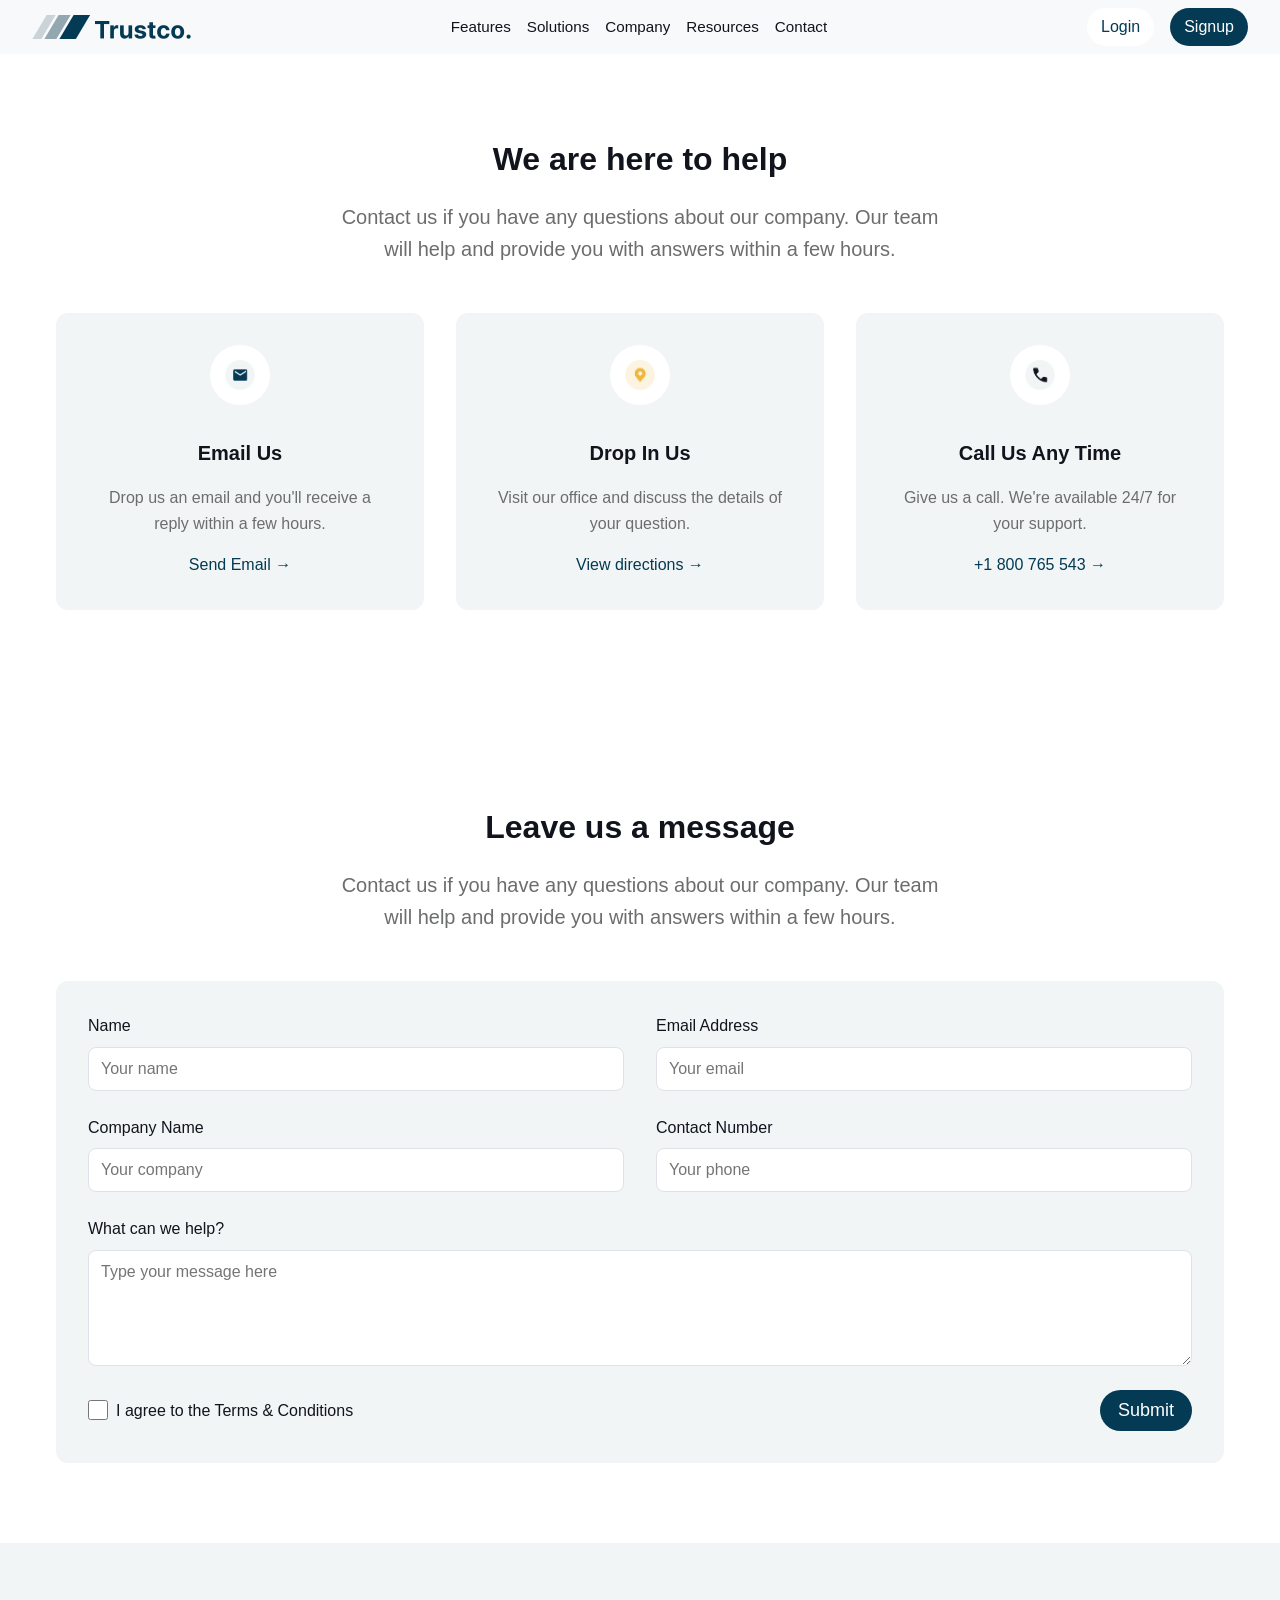
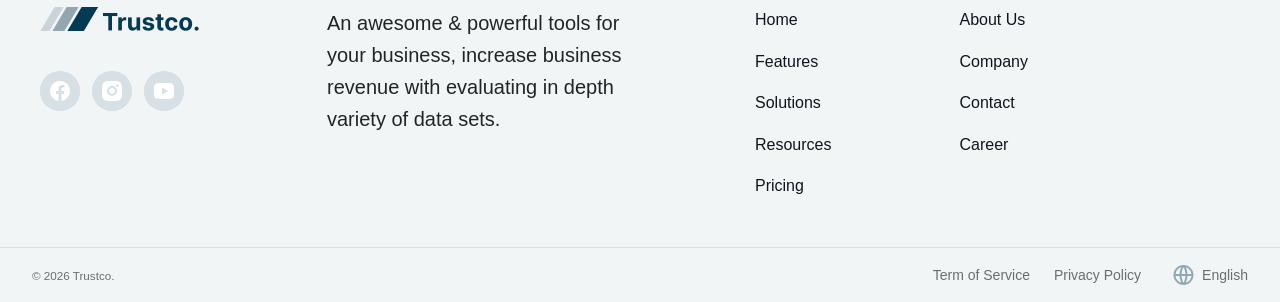
==== contact.html @ 62c4a766 "add: create contact page with form, contact options, and responsive styles" ====
<!DOCTYPE html>
<html lang="en">

<head>
    <meta charset="UTF-8">
    <meta name="viewport" content="width=device-width, initial-scale=1.0">
    <title>Contact Us - Trustco</title>
    <link rel="stylesheet" href="style.css">
</head>

<body>
    <header>
        <div>
            <img src="assets/logo.png" alt="trustco.">
        </div>
        <ul>
            <li>
                <nav>
                    <a href="#features">
                        Features
                    </a>
                </nav>
            </li>
            <li>
                <nav>
                    <a href="#solutions">
                        Solutions
                    </a>
                </nav>
            </li>
            <li>
                <nav>
                    <a href="#company">
                        Company
                    </a>
                </nav>
            </li>
            <li>
                <nav>
                    <a href="#resources">
                        Resources
                    </a>
                </nav>
            </li>
            <li>
                <nav>
                    <a href="#contact">
                        Contact
                    </a>
                </nav>
            </li>
        </ul>
        <div><button class="special-button-inverted">Login</button><button class="special-button">Signup</button></div>
        <svg width="25" height="25" viewBox="0 0 25 25" fill="none" xmlns="http://www.w3.org/2000/svg">
            <g clip-path="url(#clip0_1_662)">
                <path
                    d="M20.55 11.8916H4.45C3.92533 11.8916 3.5 12.3169 3.5 12.8416V12.9416C3.5 13.4663 3.92533 13.8916 4.45 13.8916H20.55C21.0747 13.8916 21.5 13.4663 21.5 12.9416V12.8416C21.5 12.3169 21.0747 11.8916 20.55 11.8916Z"
                    fill="black" />
                <path
                    d="M20.55 16.8916H4.45C3.92533 16.8916 3.5 17.3169 3.5 17.8416V17.9416C3.5 18.4663 3.92533 18.8916 4.45 18.8916H20.55C21.0747 18.8916 21.5 18.4663 21.5 17.9416V17.8416C21.5 17.3169 21.0747 16.8916 20.55 16.8916Z"
                    fill="black" />
                <path
                    d="M20.55 6.8916H4.45C3.92533 6.8916 3.5 7.31693 3.5 7.8416V7.9416C3.5 8.46627 3.92533 8.8916 4.45 8.8916H20.55C21.0747 8.8916 21.5 8.46627 21.5 7.9416V7.8416C21.5 7.31693 21.0747 6.8916 20.55 6.8916Z"
                    fill="black" />
            </g>
            <defs>
                <clipPath id="clip0_1_662">
                    <rect width="24" height="24" fill="white" transform="translate(0.5 0.891602)" />
                </clipPath>
            </defs>
        </svg>

        <!-- Mobile menu structure -->
        <div class="mobile-menu">
            <ul>
                <li>
                    <nav><a href="#features">Features</a></nav>
                </li>
                <li>
                    <nav><a href="#solutions">Solutions</a></nav>
                </li>
                <li>
                    <nav><a href="#company">Company</a></nav>
                </li>
                <li>
                    <nav><a href="resources">Resources</a></nav>
                </li>
                <li>
                    <nav><a href="#contact">Contact</a></nav>
                </li>
            </ul>
            <div class="mobile-buttons">
                <button class="special-button-inverted">Login</button>
                <button class="special-button">Signup</button>
            </div>
        </div>
    </header>

    <main>
        <!-- Contact Options Section -->
        <section id="contact-options" class="contact-section">
            <div class="container">
                <h2>We are here to help</h2>
                <p class="section-description">Contact us if you have any questions about our company. Our team will
                    help and provide you with answers within a few hours.</p>

                <div class="contact-cards">
                    <!-- Email Contact Card -->
                    <div class="contact-card">
                        <div class="card-icon">
                            <img src="assets/email.png" alt="Email Icon">
                        </div>
                        <h3>Email Us</h3>
                        <p>Drop us an email and you'll receive a reply within a few hours.</p>
                        <a href="mailto:info@trustco.com" class="card-link">Send Email →</a>
                    </div>

                    <!-- Drop In Contact Card -->
                    <div class="contact-card">
                        <div class="card-icon">
                            <img src="assets/drop-in.png" alt="Location Icon">
                        </div>
                        <h3>Drop In Us</h3>
                        <p>Visit our office and discuss the details of your question.</p>
                        <a href="#locations" class="card-link">View directions →</a>
                    </div>

                    <!-- Call Us Contact Card -->
                    <div class="contact-card">
                        <div class="card-icon">
                            <img src="assets/call-us.png" alt="Phone Icon">
                        </div>
                        <h3>Call Us Any Time</h3>
                        <p>Give us a call. We're available 24/7 for your support.</p>
                        <a href="tel:+1800765543" class="card-link">+1 800 765 543 →</a>
                    </div>
                </div>
            </div>
        </section>

        <!-- Contact Form Section -->
        <section id="contact-form" class="contact-section">
            <div class="container">
                <h2>Leave us a message</h2>
                <p class="section-description">Contact us if you have any questions about our company. Our team will
                    help and provide you with answers within a few hours.</p>

                <form class="contact-form">
                    <div class="form-row">
                        <div class="form-group">
                            <label for="name">Name</label>
                            <input type="text" id="name" name="name" placeholder="Your name" required>
                        </div>

                        <div class="form-group">
                            <label for="email">Email Address</label>
                            <input type="email" id="email" name="email" placeholder="Your email" required>
                        </div>
                    </div>

                    <div class="form-row">
                        <div class="form-group">
                            <label for="company">Company Name</label>
                            <input type="text" id="company" name="company" placeholder="Your company">
                        </div>

                        <div class="form-group">
                            <label for="phone">Contact Number</label>
                            <input type="tel" id="phone" name="phone" placeholder="Your phone">
                        </div>
                    </div>

                    <div class="form-group full-width">
                        <label for="message">What can we help?</label>
                        <textarea id="message" name="message" rows="5" placeholder="Type your message here"></textarea>
                    </div>

                    <div class="form-footer">
                        <div class="terms-checkbox">
                            <input type="checkbox" id="terms" name="terms" required>
                            <label for="terms">I agree to the Terms & Conditions</label>
                        </div>

                        <button type="submit" class="special-button">Submit</button>
                    </div>
                </form>
            </div>
        </section>
    </main>

    <footer>
        <div class="footer-content">
            <div class="footer-main">
                <div class="footer-brand">
                    <img src="assets/logo.png" alt="trustco." class="footer-logo">
                    <div class="social-links">
                        <a href="#" aria-label="Facebook"><svg width="40" height="40" viewBox="0 0 40 40" fill="none"
                                xmlns="http://www.w3.org/2000/svg">
                                <rect width="40" height="40" rx="20" fill="#D7E0E5" />
                                <g clip-path="url(#clip0_1_573)">
                                    <path
                                        d="M20 10C14.477 10 10 14.477 10 20C10 24.991 13.657 29.128 18.438 29.879V22.89H15.898V20H18.438V17.797C18.438 15.291 19.93 13.907 22.215 13.907C23.309 13.907 24.453 14.102 24.453 14.102V16.562H23.193C21.95 16.562 21.563 17.333 21.563 18.124V20H24.336L23.893 22.89H21.563V29.879C26.343 29.129 30 24.99 30 20C30 14.477 25.523 10 20 10Z"
                                        fill="white" />
                                </g>
                                <defs>
                                    <clipPath id="clip0_1_573">
                                        <rect width="24" height="24" fill="white" transform="translate(8 8)" />
                                    </clipPath>
                                </defs>
                            </svg>
                        </a>
                        <a href="#" aria-label="Instagram"><svg width="40" height="40" viewBox="0 0 40 40" fill="none"
                                xmlns="http://www.w3.org/2000/svg">
                                <rect width="40" height="40" rx="20" fill="#D7E0E5" />
                                <g clip-path="url(#clip0_1_575)">
                                    <path
                                        d="M20 10C22.717 10 23.056 10.01 24.122 10.06C25.187 10.11 25.912 10.277 26.55 10.525C27.21 10.779 27.766 11.123 28.322 11.678C28.8305 12.1779 29.224 12.7826 29.475 13.45C29.722 14.087 29.89 14.813 29.94 15.878C29.987 16.944 30 17.283 30 20C30 22.717 29.99 23.056 29.94 24.122C29.89 25.187 29.722 25.912 29.475 26.55C29.2247 27.2178 28.8311 27.8226 28.322 28.322C27.822 28.8303 27.2173 29.2238 26.55 29.475C25.913 29.722 25.187 29.89 24.122 29.94C23.056 29.987 22.717 30 20 30C17.283 30 16.944 29.99 15.878 29.94C14.813 29.89 14.088 29.722 13.45 29.475C12.7823 29.2245 12.1775 28.8309 11.678 28.322C11.1694 27.8222 10.7759 27.2175 10.525 26.55C10.277 25.913 10.11 25.187 10.06 24.122C10.013 23.056 10 22.717 10 20C10 17.283 10.01 16.944 10.06 15.878C10.11 14.812 10.277 14.088 10.525 13.45C10.7752 12.7822 11.1688 12.1773 11.678 11.678C12.1777 11.1692 12.7824 10.7757 13.45 10.525C14.088 10.277 14.812 10.11 15.878 10.06C16.944 10.013 17.283 10 20 10ZM20 15C18.6739 15 17.4021 15.5268 16.4645 16.4645C15.5268 17.4021 15 18.6739 15 20C15 21.3261 15.5268 22.5979 16.4645 23.5355C17.4021 24.4732 18.6739 25 20 25C21.3261 25 22.5979 24.4732 23.5355 23.5355C24.4732 22.5979 25 21.3261 25 20C25 18.6739 24.4732 17.4021 23.5355 16.4645C22.5979 15.5268 21.3261 15 20 15ZM26.5 14.75C26.5 14.4185 26.3683 14.1005 26.1339 13.8661C25.8995 13.6317 25.5815 13.5 25.25 13.5C24.9185 13.5 24.6005 13.6317 24.3661 13.8661C24.1317 14.1005 24 14.4185 24 14.75C24 15.0815 24.1317 15.3995 24.3661 15.6339C24.6005 15.8683 24.9185 16 25.25 16C25.5815 16 25.8995 15.8683 26.1339 15.6339C26.3683 15.3995 26.5 15.0815 26.5 14.75ZM20 17C20.7956 17 21.5587 17.3161 22.1213 17.8787C22.6839 18.4413 23 19.2044 23 20C23 20.7956 22.6839 21.5587 22.1213 22.1213C21.5587 22.6839 20.7956 23 20 23C19.2044 23 18.4413 22.6839 17.8787 22.1213C17.3161 21.5587 17 20.7956 17 20C17 19.2044 17.3161 18.4413 17.8787 17.8787C18.4413 17.3161 19.2044 17 20 17Z"
                                        fill="white" />
                                </g>
                                <defs>
                                    <clipPath id="clip0_1_575">
                                        <rect width="24" height="24" fill="white" transform="translate(8 8)" />
                                    </clipPath>
                                </defs>
                            </svg>
                        </a>
                        <a href="#" aria-label="YouTube">
                            <svg width="40" height="40" viewBox="0 0 40 40" fill="none"
                                xmlns="http://www.w3.org/2000/svg">
                                <rect width="40" height="40" rx="20" fill="#D7E0E5" />
                                <g clip-path="url(#clip0_1_577)">
                                    <path
                                        d="M29.543 14.498C30 16.28 30 20 30 20C30 20 30 23.72 29.543 25.502C29.289 26.487 28.546 27.262 27.605 27.524C25.896 28 20 28 20 28C20 28 14.107 28 12.395 27.524C11.45 27.258 10.708 26.484 10.457 25.502C10 23.72 10 20 10 20C10 20 10 16.28 10.457 14.498C10.711 13.513 11.454 12.738 12.395 12.476C14.107 12 20 12 20 12C20 12 25.896 12 27.605 12.476C28.55 12.742 29.292 13.516 29.543 14.498ZM18 23.5L24 20L18 16.5V23.5Z"
                                        fill="white" />
                                </g>
                                <defs>
                                    <clipPath id="clip0_1_577">
                                        <rect width="24" height="24" fill="white" transform="translate(8 8)" />
                                    </clipPath>
                                </defs>
                            </svg>
                        </a>
                    </div>
                </div>
                <p>An awesome & powerful tools for your business, increase business revenue with evaluating in depth
                    variety of data sets.</p>
                <nav class="footer-nav">
                    <ul>
                        <li><a href="/">Home</a></li>
                        <li><a href="#features">Features</a></li>
                        <li>
                            <a href="#solutions">Solutions</a>
                        </li>
                        <li>
                            <a href="#resources">Resources</a>
                        </li>
                        <li><a href="#pricing">Pricing</a></li>
                    </ul>
                    <ul>
                        <li><a href="#about">About Us</a></li>
                        <li><a href="#company">Company</a></li>
                        <li><a href="#contact">Contact</a></li>
                        <li><a href="#career">Career</a></li>
                    </ul>
                </nav>
            </div>
        </div>
        <div class="site-credits">
            <div class="site-credits-left">
                <small id="copyright">©2022-2023 Trustco.</small>
            </div>
            <div class="site-credits-right">
                <div class="site-credits-links">
                    <a href="/terms">Term of Service</a>
                    <a href="/privacy">Privacy Policy</a>
                </div>
                <div class="language-switcher">
                    <svg width="21" height="20" viewBox="0 0 21 20" fill="none" xmlns="http://www.w3.org/2000/svg">
                        <path
                            d="M10.5 20C4.977 20 0.5 15.523 0.5 10C0.5 4.477 4.977 0 10.5 0C16.023 0 20.5 4.477 20.5 10C20.5 15.523 16.023 20 10.5 20ZM8.21 17.667C7.22341 15.5743 6.65187 13.3102 6.527 11H2.562C2.75659 12.5389 3.39392 13.9882 4.39657 15.1717C5.39922 16.3552 6.72401 17.2221 8.21 17.667ZM8.53 11C8.681 13.439 9.378 15.73 10.5 17.752C11.6523 15.6766 12.3254 13.3695 12.47 11H8.53ZM18.438 11H14.473C14.3481 13.3102 13.7766 15.5743 12.79 17.667C14.276 17.2221 15.6008 16.3552 16.6034 15.1717C17.6061 13.9882 18.2434 12.5389 18.438 11ZM2.562 9H6.527C6.65187 6.68979 7.22341 4.42569 8.21 2.333C6.72401 2.77788 5.39922 3.64475 4.39657 4.8283C3.39392 6.01184 2.75659 7.4611 2.562 9ZM8.531 9H12.469C12.3248 6.6306 11.652 4.32353 10.5 2.248C9.34768 4.32345 8.67456 6.63052 8.53 9H8.531ZM12.79 2.333C13.7766 4.42569 14.3481 6.68979 14.473 9H18.438C18.2434 7.4611 17.6061 6.01184 16.6034 4.8283C15.6008 3.64475 14.276 2.77788 12.79 2.333Z"
                            fill="#92A7B0" />
                    </svg>
                    <span>English</span>
                </div>
            </div>
        </div>
    </footer>

    <!-- Add JavaScript -->
    <script>
        document.addEventListener('DOMContentLoaded', function () {
            const menuButton = document.querySelector('header svg');
            const mobileMenu = document.querySelector('.mobile-menu');

            // Check if overlay exists or create one
            let overlay = document.querySelector('.mobile-overlay');
            if (!overlay) {
                overlay = document.createElement('div');
                overlay.className = 'mobile-overlay';
                document.body.appendChild(overlay);
            }

            function toggleMenu() {
                mobileMenu.classList.toggle('active');
                overlay.classList.toggle('active');
            }

            menuButton.addEventListener('click', toggleMenu);
            overlay.addEventListener('click', toggleMenu);
        });

        // Update copyright year
        document.addEventListener('DOMContentLoaded', function () {
            const currentYear = new Date().getFullYear();
            const copyright = document.getElementById('copyright');
            copyright.textContent = `© ${currentYear} Trustco.`;
        });
    </script>
</body>

</html>
---- style.css ----
* {
    box-sizing: border-box;
    margin: 0;
    padding: 0;
    scroll-behavior: smooth;
    overflow-x: hidden;
}

:root {
    --primary-color: #007bff;
    --secondary-color: #6c757d;
    --accent-color: #28a745;
    --text-color: #212529;
    --background-color: #f8f9fa;
    --border-color: #dee2e6;
}

body {
    font-family: 'Arial', sans-serif;
    font-size: 16px;
    line-height: 1.6;
    color: var(--text-color);
    background-color: var(--background-color);
    margin: 0;
    padding: 0;
}

/* Typography styles */
h1,
h2,
h3,
h4,
h5,
h6 {
    font-weight: bold;
}

h1 {
   font-size: 2.25rem;

   @media screen and (max-width: 768px) {
       font-size: 2rem;    
   }

    @media screen and (max-width: 420px) {
         font-size: 1.75rem;
    }
}

h2 {
    font-size: 1.75rem;
}

h3 {
    font-size: 1.5rem;
}

h4 {
    font-size: 1.25rem;
}

h5 {
    font-size: 1rem;
}

h6 {
    font-size: 0.875rem;
}

p {
    font-size: 1.25rem;

    @media screen and (max-width: 768px) {
        font-size: 1.125rem;
    }

    @media screen and (max-width: 420px) {
        font-size: 1rem;
    }
}

a {
    color: var(--primary-color);
    text-decoration: none;
}

a:hover {
    text-decoration: underline;
}

.container {
    max-width: 1200px;
    margin: 0 auto;
    padding: 16px;
}

/* Additional utility styles */
.border {
    border: 1px solid var(--border-color);
}

.text-center {
    text-align: center;
}

.m-0 {
    margin: 0;
}

.mt-1 {
    margin-top: 8px;
}

.mt-2 {
    margin-top: 16px;
}

.mb-1 {
    margin-bottom: 8px;
}

.mb-2 {
    margin-bottom: 16px;
}

.p-0 {
    padding: 0;
}

.pt-1 {
    padding-top: 8px;
}

.pt-2 {
    padding-top: 16px;
}

.pb-1 {
    padding-bottom: 8px;
}

.pb-2 {
    padding-bottom: 16px;
}

/* Sections Styling */

.special-text {
    color: #043A53;
}

button{
    transition: all 0.3s ease-in-out;
}

.special-button {
    padding: 0.5rem 1rem;
    border-radius: 2rem;
    color: white;
    background-color: #043A53;
    border-color: transparent;
    display: flex;
    align-items: center;
    justify-content: center;
    gap: 1rem;
    font-size: large;
    font-weight: 500;
    width: fit-content;
    cursor: pointer;
    &:hover {
        background-color: #0d455f;
    }

    @media screen and (max-width: 768px) {
        padding: 12px 20px;        
    }

    @media screen and (max-width: 420px) {
        padding: 8px 16px;
    }
}

.special-button-inverted {
    padding: 0.5rem 1rem;
    border-radius: 2rem;
    color: #043A53;
    background-color: white;
    border-color: transparent;
    display: flex;
    align-items: center;
    justify-content: center;
    gap: 1rem;
    font-size: large;
    font-weight: 500;
    width: fit-content;
    cursor: pointer;
    &:hover {
        background-color: #f2f5f6;
    }

    @media screen and (max-width: 768px) {
        padding: 12px 20px;        
    }

    @media screen and (max-width: 420px) {
        padding: 8px 16px;
    }
}

header{
    width: 100%;
    display: flex;
    align-items: center;
    justify-content: space-between;
    gap: 2rem;
    >div{
        display: flex;
        align-items: center;
        gap: 1rem;
        padding: 0.5rem 2rem;
        >img{
            height: 1.5rem;
        }
        >button{
            padding: 0.5rem 0.75rem !important;
            font-size: 1rem !important;
            height: fit-content;
            width: fit-content;
            border-radius: 25px;
        }
    }
    >ul{
        display: flex;
        gap: 1rem;
        >li{
            text-decoration: none;
            list-style: none;
            >nav{
                >a{
                    text-decoration: none;
                    font-size: 0.95rem;
                    font-weight: 500;
                    color: #12141D;
                    &:active, &:hover{
                        color: #043A53;
                        font-weight: 600;
                    }
                }
               
            }
        }
    }
    >svg{
        display: none;
    }

    /* Update mobile menu styles */
    .mobile-menu {
        display: none;
        position: fixed;
        top: 0;
        right: -100%;
        width: 70%;
        height: 100vh;
        background-color: white;
        padding: 2rem;
        transition: right 0.3s ease-in-out;
        box-shadow: -2px 0 5px rgba(0, 0, 0, 0.1);
        z-index: 1000;
        
        &.active {
            right: 0;
        }

        ul {
            display: flex;
            flex-direction: column;
            gap: 1.5rem;
            margin-top: 2rem;
            width: 100%;

            li {
                width: 100%;
                text-align: left;
                
                nav a {
                    display: block;
                    width: 100%;
                    text-decoration: none;
                    font-size: 1.125rem;
                    font-weight: 500;
                    color: #12141D;
                    padding: 0.5rem 0;
                    
                    &:active, 
                    &:hover {
                        color: #043A53;
                        font-weight: 600;
                        text-decoration: none;
                    }
                }
            }
        }

        .mobile-buttons {
            display: flex;
            flex-direction: column;
            gap: 1rem;
            margin-top: 2rem;
            width: 100%;

            button {
                width: 100% !important;
                display: flex !important;
                justify-content: center;
                align-items: center;
                padding: 0.75rem 1rem !important;
                font-size: 1rem !important;
            }
        }
    }

    @media screen and (max-width: 768px) {
        padding: 1rem;
        
        >ul {
            display: none;
        }
        
        >div {
            padding: 0;
            
            >button {
                display: none !important;
            }
        }
        
        >svg {
            display: block;
            height: 1.5rem;
            width: 1.5rem;
            flex-shrink: 0;
            cursor: pointer;
            z-index: 1001; /* Ensure hamburger stays above menu */
        }

        .mobile-menu {
            display: block;
        }
    }
}

#hero {
    background: #F2F5F6;
    width: 100%;
    height: 100vh;
    display: flex;
    justify-content: center;
    align-items: center;
    /* flex-direction: column; */
    text-align: center;
    position: relative;
    gap: 2rem;

    >img {
        height: 50%;
    }

    >div {
        display: flex;
        flex-direction: column;
        align-items: center;
        justify-content: center;
        gap: 1rem;

        
    >h1 {
        color: #12141D;
    }

    >p {
        width: 80%;
        color: #6c6d6e;
        font-weight: 500;
    }

    >img{
        display: none;
    }
    }

    /* Media breakpoints at 768px for tablet & 42px for mobile */

    @media screen and (max-width: 768px) {
        flex-direction: column;
        >img {
           display: none;
        }

        >div {
            width: 80%;
            display: flex;
            flex-direction: row;
            gap: 1rem;
            >img{
                display: block;
                width: 45%;
                /* height: 20%; */
            }
        }
    }

    .hero-container{
        flex-direction: column;
    }
}

#brands{
    font-size: medium;
    display: flex;
    gap: 3rem;
    align-items: center;
    justify-content: center;
    padding: 3rem;
    flex-wrap: wrap;
    font-weight: 500;

    >div{
        display: flex;
        align-items: center;
        justify-content: center;
        gap: 4rem;
        flex-wrap: wrap;
    }

    @media screen and (max-width: 768px) {
        gap: 1rem;
        padding: 1rem;
        >div{
            gap: 1rem;
        }
        
    }
}

/* Video Section Styles */
#video-section {
    padding: 4rem 2rem;
    text-align: center;
    background: #043A53;
}

.video-section-text {
    display: flex;
    max-width: 60%;
    margin: 0 auto 2rem;
    align-items: flex-start;
    justify-content: space-between;
    text-align: left;
    gap: 2rem;
}

.video-section-text > h2 {
    color: white !important;
    line-height: 1.2;
    font-size: 2.5rem;
    flex: 1;
    > span {
        color: #F0B73F;
        display: block;
    }
}

.video-section-text > p {
    color: white;
    font-size: medium;
    flex: 1;
    margin-top: 0.5rem;
}

#video-section h2 {
    color: #12141D;
    margin-bottom: 2rem;
}

.video-container {
    max-width: 60%;
    margin: 0 auto;
    position: relative;
}

.video-link {
    display: block;
    position: relative;
    transition: transform 0.3s ease;
    border-radius: 12px;
    overflow: hidden;
}

.video-link:hover {
    transform: scale(1.02);
}

.video-thumbnail {
    width: 100%;
    height: auto;
    display: block;
    border-radius: 12px;
}

.play-icon {
    position: absolute;
    top: 50%;
    left: 50%;
    transform: translate(-50%, -50%);
    width: 80px;
    height: 80px;
    background: rgba(4, 58, 83, 0.9);
    border-radius: 50%;
    display: flex;
    align-items: center;
    justify-content: center;
    transition: background-color 0.3s ease;
}

.play-icon svg {
    width: 40px;
    height: 40px;
    color: white;
    margin-left: 5px; /* Slight offset to center the triangle visually */
}

.video-link:hover .play-icon {
    background: rgba(4, 58, 83, 1);
}

@media screen and (max-width: 1024px) {
    .video-section-text,
    .video-container {
        max-width: 80%;
    }
}

@media screen and (max-width: 768px) {
    #video-section {
        padding: 3rem 1rem;
    }

    .video-section-text {
        max-width: 90%;
        flex-direction: column;
        gap: 1rem;
    }

    .video-section-text > h2 {
        font-size: 2rem;
    }

    .video-container {
        max-width: 90%;
    }

    .play-icon {
        width: 60px;
        height: 60px;
    }

    .play-icon svg {
        width: 30px;
        height: 30px;
    }
}

@media screen and (max-width: 420px) {
    #video-section {
        padding: 2rem 1rem;
    }

    .video-section-text > h2 {
        flex-direction: row;
        font-size: 1.75rem;
    }

    .video-section-text > p {
        font-size: 0.875rem;
    }

    .play-icon {
        width: 50px;
        height: 50px;
    }

    .play-icon svg {
        width: 25px;
        height: 25px;
    }
}

/* Benefits Section Styles */
#benefits {
    padding: 2rem 1rem; /* Start with mobile padding */
    background-color: white;
    display: flex;
    max-width: 1200px;
    margin: 0 auto;
    /* flex-direction: column; Stack elements vertically on mobile */
    gap: 2rem;

    @media screen and (max-width: 768px){
        flex-direction: column;
    }
}

.benefits-header {
    text-align: center;
    width: 100%; /* Full width on mobile */
    max-width: 100%;
    margin: 0 auto 2rem;
    display: flex;
    flex-direction: column;
    text-align: left;
    line-height: 1.2;
    gap: 1rem; /* Reduced gap for mobile */
}

.benefits-header .tag {
    background-color: #F2F5F6;
    color: #043A53;
    padding: 0.5rem 1rem;
    border-radius: 2rem;
    font-weight: 500;
    font-size: 0.75rem; /* Slightly smaller on mobile */
    display: inline-block;
    margin-bottom: 1rem;
}

.benefits-header h2 {
    color: #12141D;
    margin-bottom: 0.5rem;
    font-size: 1.75rem; /* Smaller font size for mobile */
}

.benefits-header p {
    color: #6c6d6e;
    font-size: 1rem; /* Adjusted for mobile */
}

.benefits-grid {
    display: grid;
    grid-template-columns: 1fr; /* Single column for mobile */
    gap: 1.5rem;
    width: 100%;
    max-width: 100%;
    margin: 0;
    padding: 0;
}

.benefit-card {
    background-color: #F2F5F6;
    padding: 1.5rem;
    border-radius: 0.75rem; /* Slightly smaller radius for mobile */
    display: flex;
    flex-direction: column;
    gap: 0.75rem;
}

.benefit-card img {
    width: 80px; /* Smaller images for mobile */
    height: auto;
    margin-bottom: 0.75rem;
}

.benefit-card h3 {
    font-size: 1.25rem; /* Smaller heading for mobile */
}

.benefit-card p {
    font-size: 0.875rem; /* Smaller text for mobile */
}

/* Tablet Breakpoint */
@media screen and (min-width: 768px) {
    #benefits {
        padding: 3rem 2rem;
    }

    .benefits-header {
        width: 80%;
        max-width: 80%;
        gap: 1.5rem;
    }

    .benefits-header h2 {
        font-size: 2rem;
    }

    .benefits-header p {
        font-size: 1.125rem;
    }

    .benefits-grid {
        grid-template-columns: repeat(2, 1fr); /* Two columns for tablet */
        gap: 2rem;
        width: 90%;
        margin: 0 auto;
    }

    .benefit-card {
        padding: 1.75rem;
    }

    .benefit-card img {
        width: 100px;
    }

    .benefit-card h3 {
        font-size: 1.375rem;
    }

    .benefit-card p {
        font-size: 1rem;
    }
}

/* Desktop Breakpoint */
@media screen and (min-width: 1024px) {
    #benefits {
        padding: 5rem 2rem;
    }

    .benefits-header {
        width: 30%;
        max-width: 30%;
        gap: 2rem;
    }

    .benefits-header h2 {
        font-size: 2.25rem;
    }

    .benefits-grid {
        grid-template-columns: repeat(3, 1fr); /* Three columns for desktop */
        width: 70%;
        max-width: 70%;
    }

    .benefit-card {
        padding: 2rem;
        border-radius: 1rem;
    }

    .benefit-card img {
        width: 120px;
    }

    .benefit-card h3 {
        font-size: 1.5rem;
    }
}

/* Building Bridges Section Styles */
#building-bridges {
    padding: 4rem 2rem;
    background: white;
    
}

.bridge-content {
    max-width: 1200px;
    margin: 0 auto;
    display: flex;
    align-items: center;
    gap: 4rem;
    @media screen and (max-width: 768px) {
        flex-direction: column-reverse !important;
    }
}

.bridge-text {
    flex: 1;
    display: flex;
    flex-direction: column;
    gap: 1.5rem;
}

.bridge-text h2 {
    font-size: 2.5rem;
    line-height: 1.2;
    color: #12141D;
}

.bridge-text h2 span {
    color: #6c6d6e;
}

.bridge-text p {
    color: #6c6d6e;
    font-size: 1.125rem;
    line-height: 1.6;
    margin-bottom: 1rem;
}

.bridge-image {
    flex: 1;
    position: relative;
}

.bridge-image img {
    width: 100%;
    height: auto;
    border-radius: 1rem;
}

.award-badge {
    position: absolute;
    bottom: -2rem;
    right: -2rem;
    background: #043A53;
    border-radius: 50%;
    width: 120px;
    height: 120px;
    display: flex;
    align-items: center;
    justify-content: center;
}

.badge-content {
    color: white;
    text-align: center;
}

.badge-content span {
    font-size: 1.5rem;
    font-weight: bold;
    display: block;
    margin: 0.25rem 0;
}

.badge-content p {
    font-size: 0.875rem;
    line-height: 1.2;
}

/* Responsive Styles */
@media screen and (max-width: 1024px) {
    .bridge-content {
        gap: 2rem;
    }

    .bridge-text h2 {
        font-size: 2rem;
    }

    .award-badge {
        width: 100px;
        height: 100px;
        bottom: -1.5rem;
        right: -1.5rem;
    }
}

@media screen and (max-width: 768px) {
    #building-bridges {
        padding: 3rem 1rem;
    }

    .bridge-content {
        flex-direction: column;
        gap: 3rem;
    }

    .bridge-text {
        text-align: center;
        align-items: center;
    }

    .bridge-text h2 {
        font-size: 1.75rem;
    }

    .bridge-text p {
        font-size: 1rem;
    }

    .award-badge {
        width: 80px;
        height: 80px;
        bottom: -1rem;
        right: -1rem;
    }

    .badge-content span {
        font-size: 1.25rem;
    }

    .badge-content p {
        font-size: 0.75rem;
    }
}

/* Numbers Section Styles */
#numbers {
    padding: 2rem 1rem;
    background-color: white;
    text-align: center;
}

#numbers h2 {
    margin-bottom: 2rem;
    color: #12141D;
    font-size: 1.75rem;
}

.numbers-grid {
    display: grid;
    grid-template-columns: repeat(4, 1fr);
    gap: 2rem;
    max-width: 600px;
    margin: 0 auto;
    @media screen and (max-width: 768px) {
        grid-template-columns: repeat(2, 1fr);
    }
}

.number-card {
    display: flex;
    flex-direction: column;
    align-items: center;
    gap: 0.5rem;
}

.number-card h3 {
    color: #043A53;
    font-size: 2rem;
    font-weight: 700;
}

.number-card p {
    color: #6c6d6e;
    font-size: 1rem;
    font-weight: 500;
}

/* Tablet styles */
@media screen and (min-width: 768px) {
    #numbers {
        padding: 3rem 2rem;
    }

    #numbers h2 {
        font-size: 2rem;
    }

    .number-card h3 {
        font-size: 2.5rem;
    }

    .number-card p {
        font-size: 1.125rem;
    }
}

/* Meet Our Founder Section Styles */
#meet-founder {
    padding: 4rem 2rem;
    background: white;
}

.founder-content {
    max-width: 1200px;
    margin: 0 auto;
    display: flex;
    align-items: center;
    gap: 4rem;
    @media screen and (max-width: 768px) {
        flex-direction: column !important;
    }
}

.founder-text {
    flex: 1;
    display: flex;
    flex-direction: column;
    gap: 2rem;
}

.founder-text h2 {
    font-size: 2.5rem;
    color: #12141D;
    line-height: 1.2;
}

.founder-text blockquote {
    font-size: 1.25rem;
    line-height: 1.6;
    color: #6c6d6e;
    border-left: 4px solid #043A53;
    padding-left: 1.5rem;
    margin: 0;
}

.founder-info {
    margin-top: 1rem;
}

.founder-name {
    font-size: 1.25rem;
    font-weight: 600;
    color: #12141D;
    margin: 0;
}

.founder-title {
    font-size: 1rem;
    color: #6c6d6e;
    margin: 0.25rem 0 0 0;
}

.founder-image {
    flex: 1;
    position: relative;
    display: flex;
    justify-content: center;
}

.founder-image .main-image {
    width: 100%;
    max-width: 400px;
    height: auto;
    border-radius: 1rem;
    position: relative;
    z-index: 1;
}

.founder-image .team-image {
    position: absolute;
    bottom: -2rem;
    right: 0;
    width: 120px;
    height: 120px;
    border-radius: 50%;
    border: 4px solid white;
    z-index: 2;
}

.crown-icon {
    position: absolute;
    top: 2rem;
    right: 2rem;
    background: #043A53;
    width: 48px;
    height: 48px;
    border-radius: 50%;
    display: flex;
    align-items: center;
    justify-content: center;
    color: white;
    z-index: 2;
}

/* Responsive styles */
@media screen and (max-width: 1024px) {
    .founder-content {
        gap: 2rem;
    }

    .founder-text h2 {
        font-size: 2rem;
    }

    .founder-text blockquote {
        font-size: 1.125rem;
    }
}

@media screen and (max-width: 768px) {
    #meet-founder {
        padding: 3rem 1rem;
    }

    .founder-content {
        flex-direction: column-reverse;
        gap: 3rem;
    }

    .founder-text {
        text-align: center;
        align-items: center;
    }

    .founder-text blockquote {
        text-align: left;
        font-size: 1rem;
    }

    .founder-image .team-image {
        width: 100px;
        height: 100px;
        bottom: -1.5rem;
    }

    .crown-icon {
        width: 40px;
        height: 40px;
        top: 1rem;
        right: 1rem;
    }
}

/* Testimonials Section Styles */
#testimonials {
    padding: 4rem 2rem;
    background: white;
}

.testimonials-header {
    max-width: 1200px;
    margin: 0 auto 3rem;
    display: flex;
    justify-content: space-between;
    align-items: center;
}

.testimonials-header h2 {
    font-size: 2.5rem;
    color: #12141D;
    line-height: 1.2;
}

.testimonials-header .see-all {
    color: #043A53;
    font-weight: 500;
    text-decoration: none;
    font-size: 1.125rem;
    transition: color 0.3s ease;
}

.testimonials-header .see-all:hover {
    color: #0d455f;
    text-decoration: none;
}

.testimonials-grid {
    max-width: 1200px;
    margin: 0 auto;
    display: grid;
    grid-template-columns: repeat(2, 1fr);
    gap: 2rem;
    @media screen and (max-width: 768px) {
       display: flex;
       overflow-x: auto;
       /* hide scrollbar */
       scrollbar-width: none;
       -ms-overflow-style: none;
       &::-webkit-scrollbar {
        display: none;
       }
    }
}

.testimonial-card {
    background: #F2F5F6;
    padding: 2rem;
    border-radius: 1rem;
    display: flex;
    flex-direction: column;
    gap: 1.5rem;
    @media screen and (max-width: 768px) {
        min-width: 300px;
    }
}

.testimonial-card blockquote {
    font-size: 1.25rem;
    line-height: 1.6;
    color: #12141D;
    margin: 0;
    position: relative;
}

.testimonial-card blockquote::before {
    content: '"';
    font-size: 4rem;
    color: #043A53;
    position: absolute;
    top: -1rem;
    left: -0.5rem;
    opacity: 0.1;
}

.testimonial-author {
    display: flex;
    align-items: center;
    gap: 1rem;
}

.testimonial-author img {
    width: 48px;
    height: 48px;
    border-radius: 50%;
    object-fit: cover;
}

.author-info h4 {
    color: #12141D;
    font-size: 1.125rem;
    margin: 0;
}

.author-info p {
    color: #6c6d6e;
    font-size: 0.875rem;
    margin: 0.25rem 0 0;
}

/* Responsive styles */
@media screen and (max-width: 1024px) {
    .testimonials-header h2 {
        font-size: 2rem;
    }

    .testimonial-card blockquote {
        font-size: 1.125rem;
    }
}

@media screen and (max-width: 768px) {
    #testimonials {
        padding: 3rem 1rem;
    }

    .testimonials-grid {
        grid-template-columns: 1fr;
    }

    .testimonials-header {
        flex-direction: column;
        gap: 1rem;
        text-align: center;
        margin-bottom: 2rem;
    }

    .testimonials-header h2 {
        font-size: 1.75rem;
    }

    .testimonial-card {
        padding: 1.5rem;
    }

    .testimonial-card blockquote {
        font-size: 1rem;
    }
}

/* Blogs Section Styles */
#blogs {
    padding: 4rem 2rem;
    background: white;
}

.blogs-header {
    max-width: 1200px;
    margin: 0 auto 3rem;
    display: flex;
    justify-content: space-between;
    align-items: center;
}

.blogs-header h2 {
    font-size: 2.5rem;
    color: #12141D;
    line-height: 1.2;
}

.blogs-header h2 span {
    color: #043A53;
}

.blogs-header .see-all {
    color: #043A53;
    font-weight: 500;
    text-decoration: none;
    font-size: 1.125rem;
    transition: color 0.3s ease;
}

.blogs-header .see-all:hover {
    color: #0d455f;
    text-decoration: none;
}

.blogs-grid {
    max-width: 1200px;
    margin: 0 auto;
    display: grid;
    grid-template-columns: repeat(3, 1fr);
    gap: 2rem;
}

.blog-card {
    background: white;
    border-radius: 1rem;
    overflow: hidden;
    transition: transform 0.3s ease;
    box-shadow: 0 4px 6px rgba(0, 0, 0, 0.1);
}

.blog-card:hover {
    transform: translateY(-4px);
}

.blog-card img {
    width: 100%;
    height: 240px;
    object-fit: cover;
}

.blog-content {
    padding: 1.5rem;
    display: flex;
    flex-direction: column;
    gap: 1rem;
}

.blog-meta {
    display: flex;
    gap: 1rem;
    color: #6c6d6e;
    font-size: 0.875rem;
}

.blog-card h3 {
    font-size: 1.25rem;
    color: #12141D;
    margin: 0;
    line-height: 1.4;
}

.blog-card p {
    color: #6c6d6e;
    font-size: 1rem;
    margin: 0;
    line-height: 1.6;
}

.read-more {
    color: #043A53;
    font-weight: 500;
    text-decoration: none;
    font-size: 1rem;
    transition: color 0.3s ease;
}

.read-more:hover {
    color: #0d455f;
    text-decoration: none;
}

/* Responsive styles */
@media screen and (max-width: 1024px) {
    .blogs-header h2 {
        font-size: 2rem;
    }

    .blogs-grid {
        grid-template-columns: repeat(2, 1fr);
    }
}

@media screen and (max-width: 768px) {
    #blogs {
        padding: 3rem 1rem;
    }

    .blogs-header {
        flex-direction: column;
        gap: 1rem;
        text-align: center;
        margin-bottom: 2rem;
    }

    .blogs-header h2 {
        font-size: 1.75rem;
    }

    .blogs-grid {
        display: flex;
        overflow-x: auto;
        gap: 1rem;
        padding-bottom: 1rem;
        /* Hide scrollbar */
        scrollbar-width: none;
        -ms-overflow-style: none;
    }

    .blogs-grid::-webkit-scrollbar {
        display: none;
    }

    .blog-card {
        /* min-width: 280px; */
        max-width: 90%;
        flex-shrink: 0;
    }

    .blog-card img {
        height: 200px;
    }
}

/* CTA Banner Section Styles */
#cta-banner {
    padding: 4rem 2rem 0 2rem;
    background: #12141D;
    overflow: hidden;
}

.cta-content {
    max-width: 1200px;
    margin: 0 auto;
    display: flex;
    align-items: center;
    justify-content: space-between;
    gap: 4rem;
}

.cta-text {
    flex: 1;
    display: flex;
    flex-direction: column;
    gap: 1.5rem;
}

.cta-text h2 {
    font-size: 2.5rem;
    color: white;
    line-height: 1.2;
}

.cta-text p {
    color: #ffffff75;
    font-size: 1.25rem;
    margin: 0;
}

.cta-text .special-button {
    background-color: #F0B73F;
    color: white;
    
    &:hover {
        background-color: #F0B71F;
    }
}

.cta-image {
    flex: 1;
    display: flex;
    justify-content: center;
    align-items: center;
}

.cta-image img {
    max-width: 100%;
    height: auto;
    object-fit: cover;
}

/* Responsive styles */
@media screen and (max-width: 1024px) {
    .cta-text h2 {
        font-size: 2rem;
    }

    .cta-text p {
        font-size: 1.125rem;
    }
}

@media screen and (max-width: 768px) {
    #cta-banner {
        padding: 3rem 1rem 0 1rem;
    }

    .cta-content {
        flex-direction: column;
        gap: 2rem;
        text-align: center;
    }

    .cta-text {
        align-items: center;
    }

    .cta-text h2 {
        font-size: 1.75rem;
    }

    .cta-text p {
        font-size: 1rem;
    }

    .cta-image img {
        max-width: 80%;
    }
}

/* Footer Styles */
footer {
    background-color: #F2F5F6;
    padding: 4rem 0 0 0 ;
}

.footer-content {
    max-width: 1200px;
    margin: 0 auto;
}

.footer-main {
    display: flex;
    gap: 8rem;
    margin-bottom: 2rem;
}

.footer-brand {
    max-width: 280px;
}

p{
    max-width: 300px;
}

.footer-logo {
    height: 1.5rem;
    margin-bottom: 2rem;
}

.social-links {
    display: flex;
    gap: 0.75rem;
    margin-bottom: 1.5rem;
}

.social-links a {
    display: flex;
    align-items: center;
    justify-content: center;
    width: 40px;
    height: 40px;
    border-radius: 50%;
    background-color: #D7E0E5;
    transition: all 0.3s ease;
}

.social-links a:hover {
    background-color: #043A53;
}

.social-links svg {
    width: 40px;
    height: 40px;
}

.footer-brand p {
    color: #6c6d6e;
    font-size: 1rem;
    line-height: 1.6;
}

.footer-nav {
    display: flex;
    gap: 8rem;
}

.footer-nav ul {
    list-style: none;
    padding: 0;
    margin: 0;
}

.footer-nav ul li {
    margin-bottom: 1rem;
}

.footer-nav ul li a {
    color: #12141D;
    text-decoration: none;
    font-size: 1rem;
    font-weight: 500;
    transition: color 0.3s ease;
}

.footer-nav ul li a:hover {
    color: #043A53;
}

/* Responsive Footer Styles */
@media screen and (max-width: 1024px) {
    .footer-main {
        gap: 4rem;
    }

    .footer-nav {
        gap: 4rem;
    }
}

@media screen and (max-width: 768px) {
    footer {
        padding: 3rem 1.5rem;
    }

    .footer-main {
        flex-direction: column;
        gap: 2.5rem;
    }

    .footer-brand {
        max-width: 100%;
    }

    .footer-nav {
        /* flex-direction: column; */
        gap: 2rem;
    }

    .footer-nav ul li {
        margin-bottom: 0.75rem;
    }

    .social-links {
        justify-content: flex-start;
    }
}

/* Site Credits Styles */
.site-credits {
    /* background-color: white; */
    padding: 1rem 2rem;
    border-top: 1px solid #D7E0E5;
    display: flex;
    justify-content: space-between;
    align-items: center;
    width: 100%;
}

.site-credits-left {
    color: #6c6d6e;
    font-size: 0.875rem;
}

.site-credits-right {
    display: flex;
    align-items: center;
    gap: 2rem;
}

.site-credits-links {
    display: flex;
    gap: 1.5rem;
}

.site-credits-links a {
    color: #6c6d6e;
    font-size: 0.875rem;
    text-decoration: none;
    transition: color 0.3s ease;
}

.site-credits-links a:hover {
    color: #043A53;
    text-decoration: none;
}

.language-switcher {
    display: flex;
    align-items: center;
    gap: 0.5rem;
    color: #6c6d6e;
    font-size: 0.875rem;
    cursor: pointer;
}

.language-switcher img {
    width: 20px;
    height: 20px;
}

@media screen and (max-width: 768px) {
    .site-credits {
        flex-direction: column;
        gap: 1rem;
        text-align: center;
        padding: 1rem;
    }

    .site-credits-right {
        flex-direction: column;
        gap: 1rem;
    }

    .site-credits-links {
        flex-direction: column;
        gap: 0.75rem;
    }
}

/* Contact Page Styles */
.contact-section {
    padding: 4rem 2rem;
    background-color: white;
}

.contact-section .container {
    max-width: 1200px;
    margin: 0 auto;
}

.contact-section h2 {
    font-size: 2rem;
    color: #12141D;
    text-align: center;
    margin-bottom: 1rem;
}

.section-description {
    text-align: center;
    color: #6c6d6e;
    max-width: 600px;
    margin: 0 auto 3rem;
}

/* Contact Cards */
.contact-cards {
    display: flex;
    justify-content: space-between;
    gap: 2rem;
    margin-bottom: 2rem;
}

.contact-card {
    flex: 1;
    background-color: #F2F5F6;
    padding: 2rem;
    border-radius: 0.75rem;
    text-align: center;
    display: flex;
    flex-direction: column;
    align-items: center;
    gap: 1rem;
}

.card-icon {
    width: 60px;
    height: 60px;
    background-color: white;
    border-radius: 50%;
    display: flex;
    align-items: center;
    justify-content: center;
    margin-bottom: 1rem;
}

.card-icon img {
    width: 30px;
    height: 30px;
}

.contact-card h3 {
    color: #12141D;
    font-size: 1.25rem;
    margin: 0;
}

.contact-card p {
    color: #6c6d6e;
    font-size: 1rem;
    margin: 0;
}

.card-link {
    color: #043A53;
    text-decoration: none;
    font-weight: 500;
    transition: color 0.3s ease;
}

.card-link:hover {
    color: #0d455f;
    text-decoration: none;
}

/* Contact Form */
.contact-form {
    background-color: #F2F5F6;
    padding: 2rem;
    border-radius: 0.75rem;
}

.form-row {
    display: flex;
    gap: 2rem;
    margin-bottom: 1.5rem;
}

.form-group {
    flex: 1;
    display: flex;
    flex-direction: column;
    gap: 0.5rem;
}

.form-group.full-width {
    width: 100%;
    margin-bottom: 1.5rem;
}

.contact-form label {
    color: #12141D;
    font-weight: 500;
    font-size: 1rem;
}

.contact-form input,
.contact-form textarea {
    padding: 0.75rem;
    border: 1px solid #dee2e6;
    border-radius: 0.5rem;
    font-family: inherit;
    font-size: 1rem;
    color: #12141D;
    background-color: white;
    transition: border-color 0.3s ease;
}

.contact-form input:focus,
.contact-form textarea:focus {
    outline: none;
    border-color: #043A53;
}

.form-footer {
    display: flex;
    justify-content: space-between;
    align-items: center;
}

.terms-checkbox {
    display: flex;
    align-items: center;
    gap: 0.5rem;
}

.terms-checkbox input[type="checkbox"] {
    width: 20px;
    height: 20px;
    cursor: pointer;
}

.terms-checkbox label {
    cursor: pointer;
}

/* Responsive Styles */
@media screen and (max-width: 768px) {
    .contact-cards {
        flex-direction: column;
    }
    
    .form-row {
        flex-direction: column;
        gap: 1rem;
    }
    
    .form-footer {
        flex-direction: column;
        gap: 1.5rem;
    }
    
    .terms-checkbox {
        width: 100%;
    }
}

@media screen and (max-width: 420px) {
    .contact-section {
        padding: 3rem 1rem;
    }
    
    .contact-card {
        padding: 1.5rem;
    }
    
    .contact-form {
        padding: 1.5rem;
    }
}

/* Mobile menu overlay */
.mobile-overlay {
    display: none;
    position: fixed;
    top: 0;
    left: 0;
    width: 100%;
    height: 100%;
    background-color: rgba(0, 0, 0, 0.5);
    z-index: 999;
}

.mobile-overlay.active {
    display: block;
}
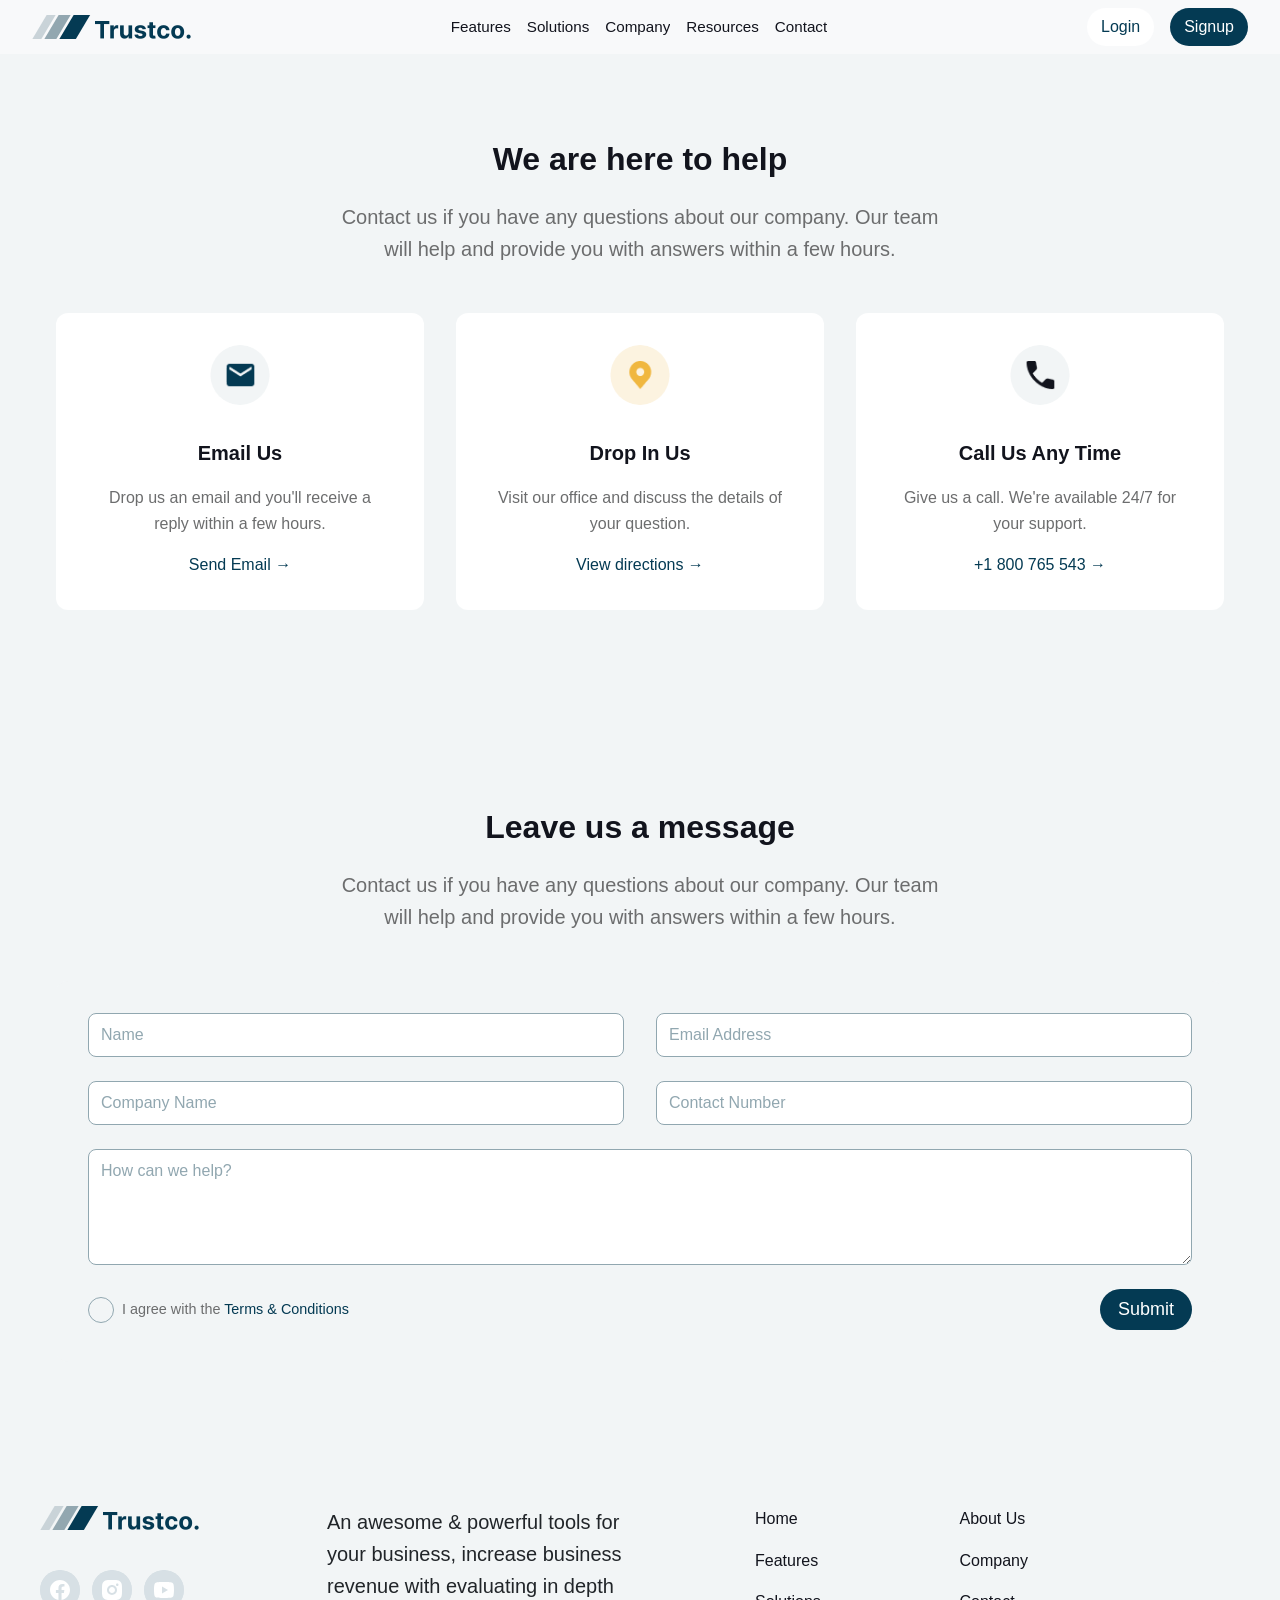
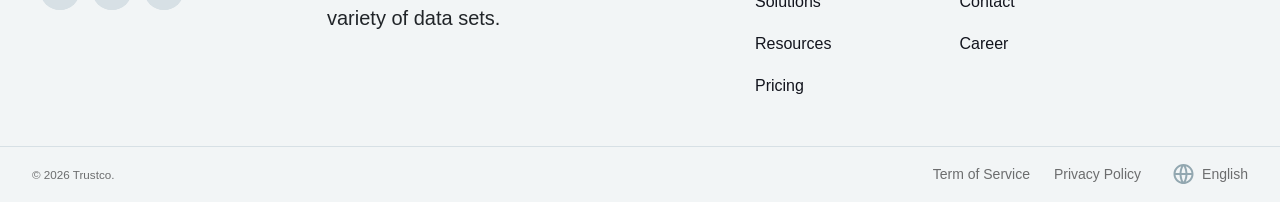
==== commit ae3f2932: "style: update contact form placeholders and improve checkbox styling" ====
--- a/contact.html
+++ b/contact.html
@@ -148,37 +148,32 @@
                 <form class="contact-form">
                     <div class="form-row">
                         <div class="form-group">
-                            <label for="name">Name</label>
-                            <input type="text" id="name" name="name" placeholder="Your name" required>
+                            <input type="text" id="name" name="name" placeholder="Name" required>
                         </div>
 
                         <div class="form-group">
-                            <label for="email">Email Address</label>
-                            <input type="email" id="email" name="email" placeholder="Your email" required>
+                            <input type="email" id="email" name="email" placeholder="Email Address" required>
                         </div>
                     </div>
 
                     <div class="form-row">
                         <div class="form-group">
-                            <label for="company">Company Name</label>
-                            <input type="text" id="company" name="company" placeholder="Your company">
+                            <input type="text" id="company" name="company" placeholder="Company Name">
                         </div>
 
                         <div class="form-group">
-                            <label for="phone">Contact Number</label>
-                            <input type="tel" id="phone" name="phone" placeholder="Your phone">
+                            <input type="tel" id="phone" name="phone" placeholder="Contact Number">
                         </div>
                     </div>
 
                     <div class="form-group full-width">
-                        <label for="message">What can we help?</label>
-                        <textarea id="message" name="message" rows="5" placeholder="Type your message here"></textarea>
+                        <textarea id="message" name="message" rows="5" placeholder="How can we help?"></textarea>
                     </div>
 
                     <div class="form-footer">
                         <div class="terms-checkbox">
                             <input type="checkbox" id="terms" name="terms" required>
-                            <label for="terms">I agree to the Terms & Conditions</label>
+                            <label for="terms">I agree with the <a href="/terms">Terms & Conditions</a></label>
                         </div>
 
                         <button type="submit" class="special-button">Submit</button>
--- a/style.css
+++ b/style.css
@@ -1708,7 +1708,7 @@
 /* Contact Page Styles */
 .contact-section {
     padding: 4rem 2rem;
-    background-color: white;
+    background-color: #F2F5F6;
 }
 
 .contact-section .container {
@@ -1740,7 +1740,7 @@
 
 .contact-card {
     flex: 1;
-    background-color: #F2F5F6;
+    background-color: white;
     padding: 2rem;
     border-radius: 0.75rem;
     text-align: center;
@@ -1762,8 +1762,8 @@
 }
 
 .card-icon img {
-    width: 30px;
-    height: 30px;
+    width: 60px;
+    height: 60px;
 }
 
 .contact-card h3 {
@@ -1824,7 +1824,7 @@
 .contact-form input,
 .contact-form textarea {
     padding: 0.75rem;
-    border: 1px solid #dee2e6;
+    border: 1px solid #91A7B0;
     border-radius: 0.5rem;
     font-family: inherit;
     font-size: 1rem;
@@ -1833,6 +1833,13 @@
     transition: border-color 0.3s ease;
 }
 
+/* placeholder color */
+
+.contact-form input::placeholder,
+.contact-form textarea::placeholder {
+    color: #91A7B0;
+}
+
 .contact-form input:focus,
 .contact-form textarea:focus {
     outline: none;
@@ -1855,10 +1862,43 @@
     width: 20px;
     height: 20px;
     cursor: pointer;
+    -webkit-appearance: none;
+    -moz-appearance: none;
+    appearance: none;
+    background-color: #F2F5F6;
+    border: 1px solid #91A7B0;
+    border-radius: 50%;
+    position: relative;
+}
+
+.terms-checkbox input[type="checkbox"]:checked {
+    background-color: #043A53;
+    border-color: #043A53;
+}
+
+.terms-checkbox input[type="checkbox"]:checked::after {
+    content: '✓';
+    position: absolute;
+    color: white;
+    font-size: 14px;
+    top: 50%;
+    left: 50%;
+    transform: translate(-50%, -50%);
 }
 
 .terms-checkbox label {
     cursor: pointer;
+    color: #6c6d6e;
+    font-size: 0.9rem;
+}
+
+.terms-checkbox label a {
+    color: #043A53;
+    text-decoration: none;
+}
+
+.terms-checkbox label a:hover {
+    text-decoration: underline;
 }
 
 /* Responsive Styles */
